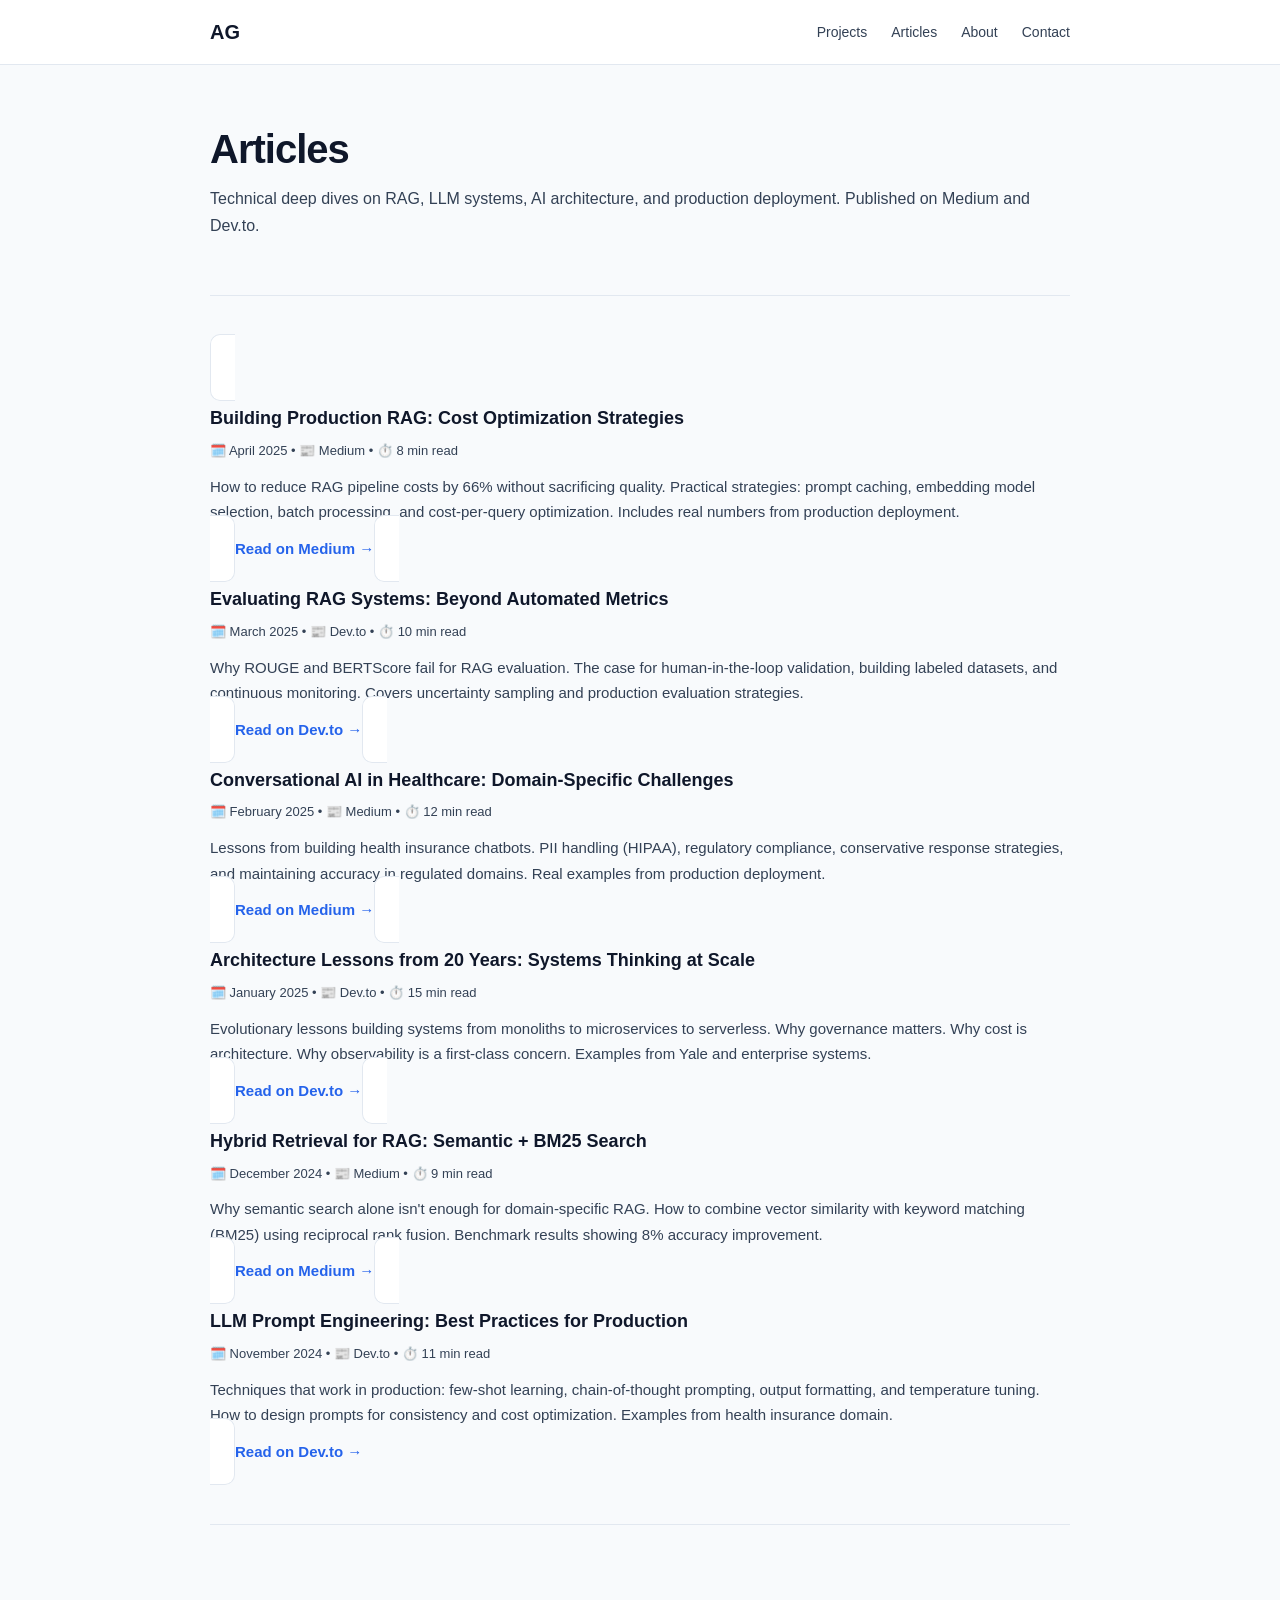
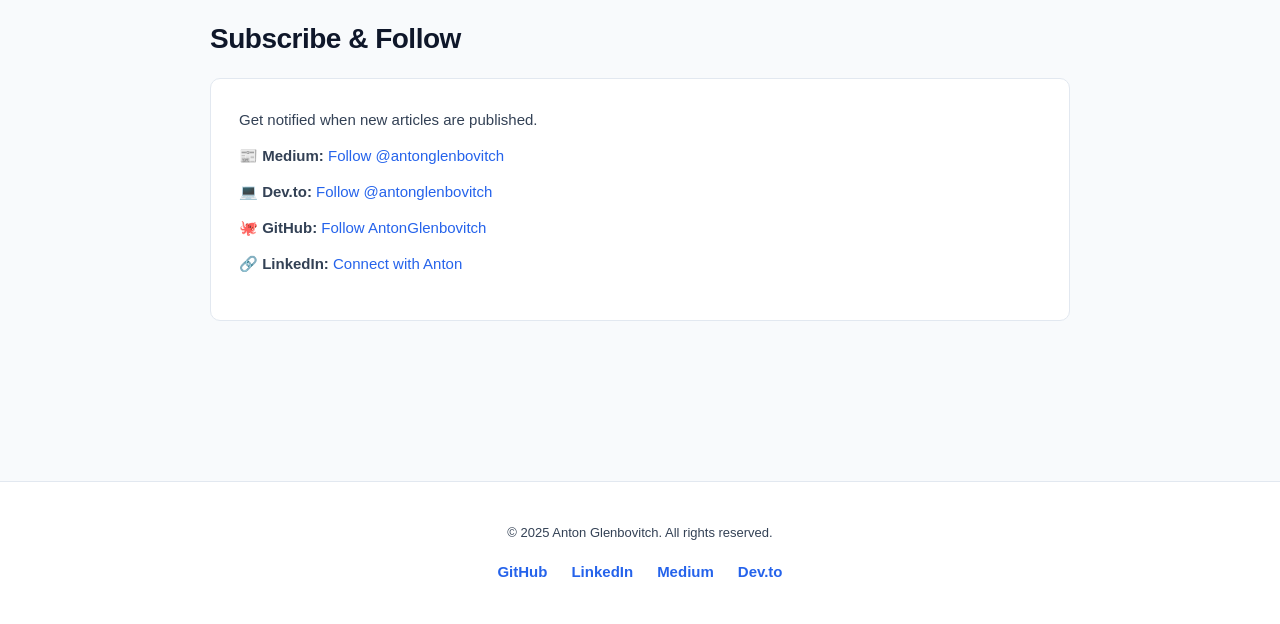
==== blog/index.html @ 5cd20e86 "Update project list Architecture/projects" ====
<!DOCTYPE html>
<html lang="en">
<head>
  <meta charset="UTF-8">
  <meta name="viewport" content="width=device-width, initial-scale=1.0">
  <title>Articles – Anton Glenbovitch</title>
  <meta name="description" content="Technical articles on RAG, LLM systems, AI architecture, and production deployment.">
  <link rel="stylesheet" href="../css/style.css">
</head>
<body>

<header>
  <div class="container">
    <nav>
      <a href="/" class="logo">AG</a>
      <ul class="nav-links">
        <li><a href="/#projects">Projects</a></li>
        <li><a href="/blog/">Articles</a></li>
        <li><a href="/#about">About</a></li>
        <li><a href="/#contact">Contact</a></li>
      </ul>
    </nav>
  </div>
</header>

<main>
  <div class="container">

    <section style="padding: 60px 0 40px 0;">
      <h1>Articles</h1>
      <p style="color: var(--text-light); font-size: 16px; margin-top: 12px;">Technical deep dives on RAG, LLM systems, AI architecture, and production deployment. Published on Medium and Dev.to.</p>
    </section>

    <section class="section">
      <div class="article-list">

        <a href="https://medium.com/@antonglenbovitch/production-rag-cost-optimization" target="_blank" class="article-item" style="cursor: pointer;">
          <h3 class="article-title">Building Production RAG: Cost Optimization Strategies</h3>
          <div class="article-meta">🗓️ April 2025 • 📰 Medium • ⏱️ 8 min read</div>
          <p class="article-excerpt">How to reduce RAG pipeline costs by 66% without sacrificing quality. Practical strategies: prompt caching, embedding model selection, batch processing, and cost-per-query optimization. Includes real numbers from production deployment.</p>
          <a href="https://medium.com/@antonglenbovitch/production-rag-cost-optimization" class="article-link">Read on Medium →</a>
        </a>

        <a href="https://dev.to/antonglenbovitch/rag-evaluation-beyond-metrics" target="_blank" class="article-item" style="cursor: pointer;">
          <h3 class="article-title">Evaluating RAG Systems: Beyond Automated Metrics</h3>
          <div class="article-meta">🗓️ March 2025 • 📰 Dev.to • ⏱️ 10 min read</div>
          <p class="article-excerpt">Why ROUGE and BERTScore fail for RAG evaluation. The case for human-in-the-loop validation, building labeled datasets, and continuous monitoring. Covers uncertainty sampling and production evaluation strategies.</p>
          <a href="https://dev.to/antonglenbovitch/rag-evaluation-beyond-metrics" class="article-link">Read on Dev.to →</a>
        </a>

        <a href="https://medium.com/@antonglenbovitch/healthcare-ai-domain-challenges" target="_blank" class="article-item" style="cursor: pointer;">
          <h3 class="article-title">Conversational AI in Healthcare: Domain-Specific Challenges</h3>
          <div class="article-meta">🗓️ February 2025 • 📰 Medium • ⏱️ 12 min read</div>
          <p class="article-excerpt">Lessons from building health insurance chatbots. PII handling (HIPAA), regulatory compliance, conservative response strategies, and maintaining accuracy in regulated domains. Real examples from production deployment.</p>
          <a href="https://medium.com/@antonglenbovitch/healthcare-ai-domain-challenges" class="article-link">Read on Medium →</a>
        </a>

        <a href="https://dev.to/antonglenbovitch/architecture-lessons-20-years" target="_blank" class="article-item" style="cursor: pointer;">
          <h3 class="article-title">Architecture Lessons from 20 Years: Systems Thinking at Scale</h3>
          <div class="article-meta">🗓️ January 2025 • 📰 Dev.to • ⏱️ 15 min read</div>
          <p class="article-excerpt">Evolutionary lessons building systems from monoliths to microservices to serverless. Why governance matters. Why cost is architecture. Why observability is a first-class concern. Examples from Yale and enterprise systems.</p>
          <a href="https://dev.to/antonglenbovitch/architecture-lessons-20-years" class="article-link">Read on Dev.to →</a>
        </a>

        <a href="https://medium.com/@antonglenbovitch/hybrid-retrieval-semantic-vs-keyword" target="_blank" class="article-item" style="cursor: pointer;">
          <h3 class="article-title">Hybrid Retrieval for RAG: Semantic + BM25 Search</h3>
          <div class="article-meta">🗓️ December 2024 • 📰 Medium • ⏱️ 9 min read</div>
          <p class="article-excerpt">Why semantic search alone isn't enough for domain-specific RAG. How to combine vector similarity with keyword matching (BM25) using reciprocal rank fusion. Benchmark results showing 8% accuracy improvement.</p>
          <a href="https://medium.com/@antonglenbovitch/hybrid-retrieval-semantic-vs-keyword" class="article-link">Read on Medium →</a>
        </a>

        <a href="https://dev.to/antonglenbovitch/llm-prompt-engineering-best-practices" target="_blank" class="article-item" style="cursor: pointer;">
          <h3 class="article-title">LLM Prompt Engineering: Best Practices for Production</h3>
          <div class="article-meta">🗓️ November 2024 • 📰 Dev.to • ⏱️ 11 min read</div>
          <p class="article-excerpt">Techniques that work in production: few-shot learning, chain-of-thought prompting, output formatting, and temperature tuning. How to design prompts for consistency and cost optimization. Examples from health insurance domain.</p>
          <a href="https://dev.to/antonglenbovitch/llm-prompt-engineering-best-practices" class="article-link">Read on Dev.to →</a>
        </a>

      </div>
    </section>

    <section class="section">
      <h2>Subscribe & Follow</h2>
      <div class="grid full-width">
        <div class="card">
          <p>Get notified when new articles are published.</p>
          <ul style="list-style: none; padding-left: 0;">
            <li style="margin-bottom: 12px;">
              <strong>📰 Medium:</strong> <a href="https://medium.com/@antonglenbovitch" target="_blank">Follow @antonglenbovitch</a>
            </li>
            <li style="margin-bottom: 12px;">
              <strong>💻 Dev.to:</strong> <a href="https://dev.to/antonglenbovitch" target="_blank">Follow @antonglenbovitch</a>
            </li>
            <li style="margin-bottom: 12px;">
              <strong>🐙 GitHub:</strong> <a href="https://github.com/AntonGlenbovitch" target="_blank">Follow AntonGlenbovitch</a>
            </li>
            <li>
              <strong>🔗 LinkedIn:</strong> <a href="https://www.linkedin.com/in/anton-glenbovitch-9934897a" target="_blank">Connect with Anton</a>
            </li>
          </ul>
        </div>
      </div>
    </section>

  </div>
</main>

<footer>
  <div class="container">
    <p>&copy; 2025 Anton Glenbovitch. All rights reserved.</p>
    <div class="social-links">
      <a href="https://github.com/AntonGlenbovitch" target="_blank">GitHub</a>
      <a href="https://www.linkedin.com/in/anton-glenbovitch-9934897a" target="_blank">LinkedIn</a>
      <a href="https://medium.com/@antonglenbovitch" target="_blank">Medium</a>
      <a href="https://dev.to/antonglenbovitch" target="_blank">Dev.to</a>
    </div>
  </div>
</footer>

</body>
</html>
---- css/style.css ----
/* Global Styles */
:root {
  --primary: #2563eb;
  --primary-dark: #1e40af;
  --primary-light: #dbeafe;
  --secondary: #059669;
  --text-dark: #0f172a;
  --text-light: #334155;
  --border: #e2e8f0;
  --bg-light: #f8fafc;
  --bg-white: #ffffff;
  --accent: #f59e0b;
}

* {
  margin: 0;
  padding: 0;
  box-sizing: border-box;
}

html {
  scroll-behavior: smooth;
}

body {
  font-family: -apple-system, BlinkMacSystemFont, "Segoe UI", Roboto, "Helvetica Neue", sans-serif;
  font-size: 15px;
  line-height: 1.6;
  color: var(--text-dark);
  background: var(--bg-light);
}

/* Typography */
h1 {
  font-size: 40px;
  font-weight: 700;
  letter-spacing: -1px;
  line-height: 1.2;
}

h2 {
  font-size: 28px;
  font-weight: 700;
  letter-spacing: -0.5px;
  margin-top: 32px;
  margin-bottom: 16px;
  color: var(--text-dark);
}

h3 {
  font-size: 20px;
  font-weight: 600;
  margin-top: 24px;
  margin-bottom: 12px;
  color: var(--text-dark);
}

p {
  margin-bottom: 16px;
  color: var(--text-light);
  line-height: 1.7;
}

a {
  color: var(--primary);
  text-decoration: none;
  transition: color 0.2s;
}

a:hover {
  color: var(--primary-dark);
  text-decoration: underline;
}

code {
  background: var(--bg-light);
  padding: 2px 6px;
  border-radius: 3px;
  font-family: "Monaco", "Menlo", monospace;
  font-size: 13px;
  color: #d11f45;
}

pre {
  background: #1e293b;
  color: #e2e8f0;
  padding: 16px;
  border-radius: 8px;
  overflow-x: auto;
  margin-bottom: 16px;
  font-size: 13px;
}

/* Container */
.container {
  max-width: 900px;
  margin: 0 auto;
  padding: 0 20px;
}

/* Header / Navigation */
header {
  background: var(--bg-white);
  border-bottom: 1px solid var(--border);
  position: sticky;
  top: 0;
  z-index: 100;
  padding: 16px 0;
}

nav {
  display: flex;
  justify-content: space-between;
  align-items: center;
  margin-bottom: 0;
}

.logo {
  font-size: 20px;
  font-weight: 700;
  color: var(--text-dark);
  text-decoration: none;
}

.nav-links {
  display: flex;
  gap: 24px;
  list-style: none;
}

.nav-links a {
  font-size: 14px;
  font-weight: 500;
  color: var(--text-light);
}

.nav-links a:hover {
  color: var(--primary);
  text-decoration: none;
}

@media (max-width: 768px) {
  .nav-links {
    flex-direction: column;
    gap: 12px;
  }
}

/* Hero Section */
.hero {
  padding: 60px 0 40px 0;
  text-align: center;
}

.hero h1 {
  margin-bottom: 12px;
}

.hero .tagline {
  font-size: 18px;
  color: var(--primary);
  font-weight: 600;
  margin-bottom: 24px;
}

.hero p {
  font-size: 16px;
  max-width: 700px;
  margin: 0 auto 32px auto;
  color: var(--text-light);
}

.cta-button {
  display: inline-block;
  background: var(--primary);
  color: white;
  padding: 12px 28px;
  border-radius: 6px;
  font-weight: 600;
  text-decoration: none;
  transition: background 0.2s;
  margin-right: 12px;
  margin-bottom: 12px;
}

.cta-button:hover {
  background: var(--primary-dark);
  text-decoration: none;
}

.cta-button.secondary {
  background: transparent;
  color: var(--primary);
  border: 2px solid var(--primary);
}

.cta-button.secondary:hover {
  background: var(--primary-light);
  text-decoration: none;
}

/* Grid */
.grid {
  display: grid;
  grid-template-columns: repeat(2, 1fr);
  gap: 24px;
  margin-bottom: 40px;
}

.grid.full-width {
  grid-template-columns: 1fr;
}

@media (max-width: 768px) {
  .grid {
    grid-template-columns: 1fr;
  }
}

/* Cards */
.card {
  background: var(--bg-white);
  border: 1px solid var(--border);
  border-radius: 10px;
  padding: 28px;
  transition: all 0.3s;
}

.card:hover {
  box-shadow: 0 8px 20px rgba(0, 0, 0, 0.08);
  border-color: var(--primary-light);
}

.card h3 {
  margin-top: 0;
  font-size: 20px;
  margin-bottom: 12px;
}

.card p {
  margin-bottom: 12px;
}

.card ul {
  padding-left: 20px;
  margin-bottom: 16px;
}

.card li {
  margin-bottom: 8px;
  color: var(--text-light);
}

.card.featured {
  border: 2px solid var(--primary);
  background: linear-gradient(135deg, var(--bg-white), var(--primary-light));
}

/* Project Cards */
.project-card {
  background: var(--bg-white);
  border: 1px solid var(--border);
  border-radius: 10px;
  padding: 28px;
  margin-bottom: 24px;
  transition: all 0.3s;
}

.project-card:hover {
  box-shadow: 0 8px 20px rgba(0, 0, 0, 0.08);
  border-color: var(--primary);
}

.project-meta {
  display: flex;
  gap: 16px;
  margin-bottom: 16px;
  font-size: 13px;
  color: var(--text-light);
}

.tech-stack {
  display: flex;
  flex-wrap: wrap;
  gap: 8px;
  margin-bottom: 16px;
}

.tech-tag {
  background: var(--primary-light);
  color: var(--primary-dark);
  padding: 4px 10px;
  border-radius: 4px;
  font-size: 12px;
  font-weight: 500;
}

.metrics {
  background: var(--bg-light);
  padding: 16px;
  border-radius: 6px;
  margin-bottom: 16px;
}

.metric {
  display: flex;
  justify-content: space-between;
  padding: 8px 0;
  border-bottom: 1px solid var(--border);
  font-size: 14px;
}

.metric:last-child {
  border-bottom: none;
}

.metric-label {
  font-weight: 600;
  color: var(--text-dark);
}

.metric-value {
  color: var(--secondary);
  font-weight: 600;
}

/* Article List */
.article-list {
  list-style: none;
}

.article-item {
  background: var(--bg-white);
  border: 1px solid var(--border);
  border-radius: 10px;
  padding: 24px;
  margin-bottom: 16px;
  transition: all 0.3s;
  cursor: pointer;
}

.article-item:hover {
  box-shadow: 0 8px 20px rgba(0, 0, 0, 0.08);
  border-color: var(--primary);
}

.article-title {
  font-size: 18px;
  font-weight: 600;
  margin-bottom: 8px;
  color: var(--text-dark);
}

.article-meta {
  font-size: 13px;
  color: var(--text-light);
  margin-bottom: 12px;
}

.article-excerpt {
  color: var(--text-light);
  margin-bottom: 12px;
}

.article-link {
  font-weight: 600;
  color: var(--primary);
}

/* Sections */
.section {
  padding: 60px 0;
  border-top: 1px solid var(--border);
}

.section:first-of-type {
  border-top: none;
  padding-top: 40px;
}

/* Contact Section */
.contact-section {
  background: linear-gradient(135deg, var(--primary), var(--primary-dark));
  color: white;
  padding: 60px 0;
  text-align: center;
  border-radius: 12px;
  margin: 60px 0;
}

.contact-section h2 {
  color: white;
  margin-top: 0;
}

.contact-section p {
  color: rgba(255, 255, 255, 0.9);
  max-width: 600px;
  margin: 0 auto 32px auto;
}

.contact-section a {
  color: white;
  text-decoration: underline;
  font-weight: 600;
}

/* Footer */
footer {
  border-top: 1px solid var(--border);
  padding: 40px 0;
  margin-top: 60px;
  text-align: center;
  background: var(--bg-white);
}

footer p {
  margin-bottom: 8px;
  font-size: 13px;
  color: var(--text-light);
}

.social-links {
  display: flex;
  justify-content: center;
  gap: 24px;
  margin-top: 16px;
}

.social-links a {
  font-weight: 600;
  color: var(--primary);
}

/* Responsive */
@media (max-width: 768px) {
  h1 {
    font-size: 28px;
  }

  h2 {
    font-size: 22px;
  }

  .hero {
    padding: 40px 0 20px 0;
  }

  .hero h1 {
    margin-bottom: 8px;
  }

  .section {
    padding: 40px 0;
  }

  .grid {
    gap: 16px;
  }

  .card {
    padding: 20px;
  }
}

/* Print Styles */
@media print {
  body {
    background: white;
  }

  header {
    display: none;
  }

  footer {
    display: none;
  }

  .container {
    max-width: 100%;
  }
}
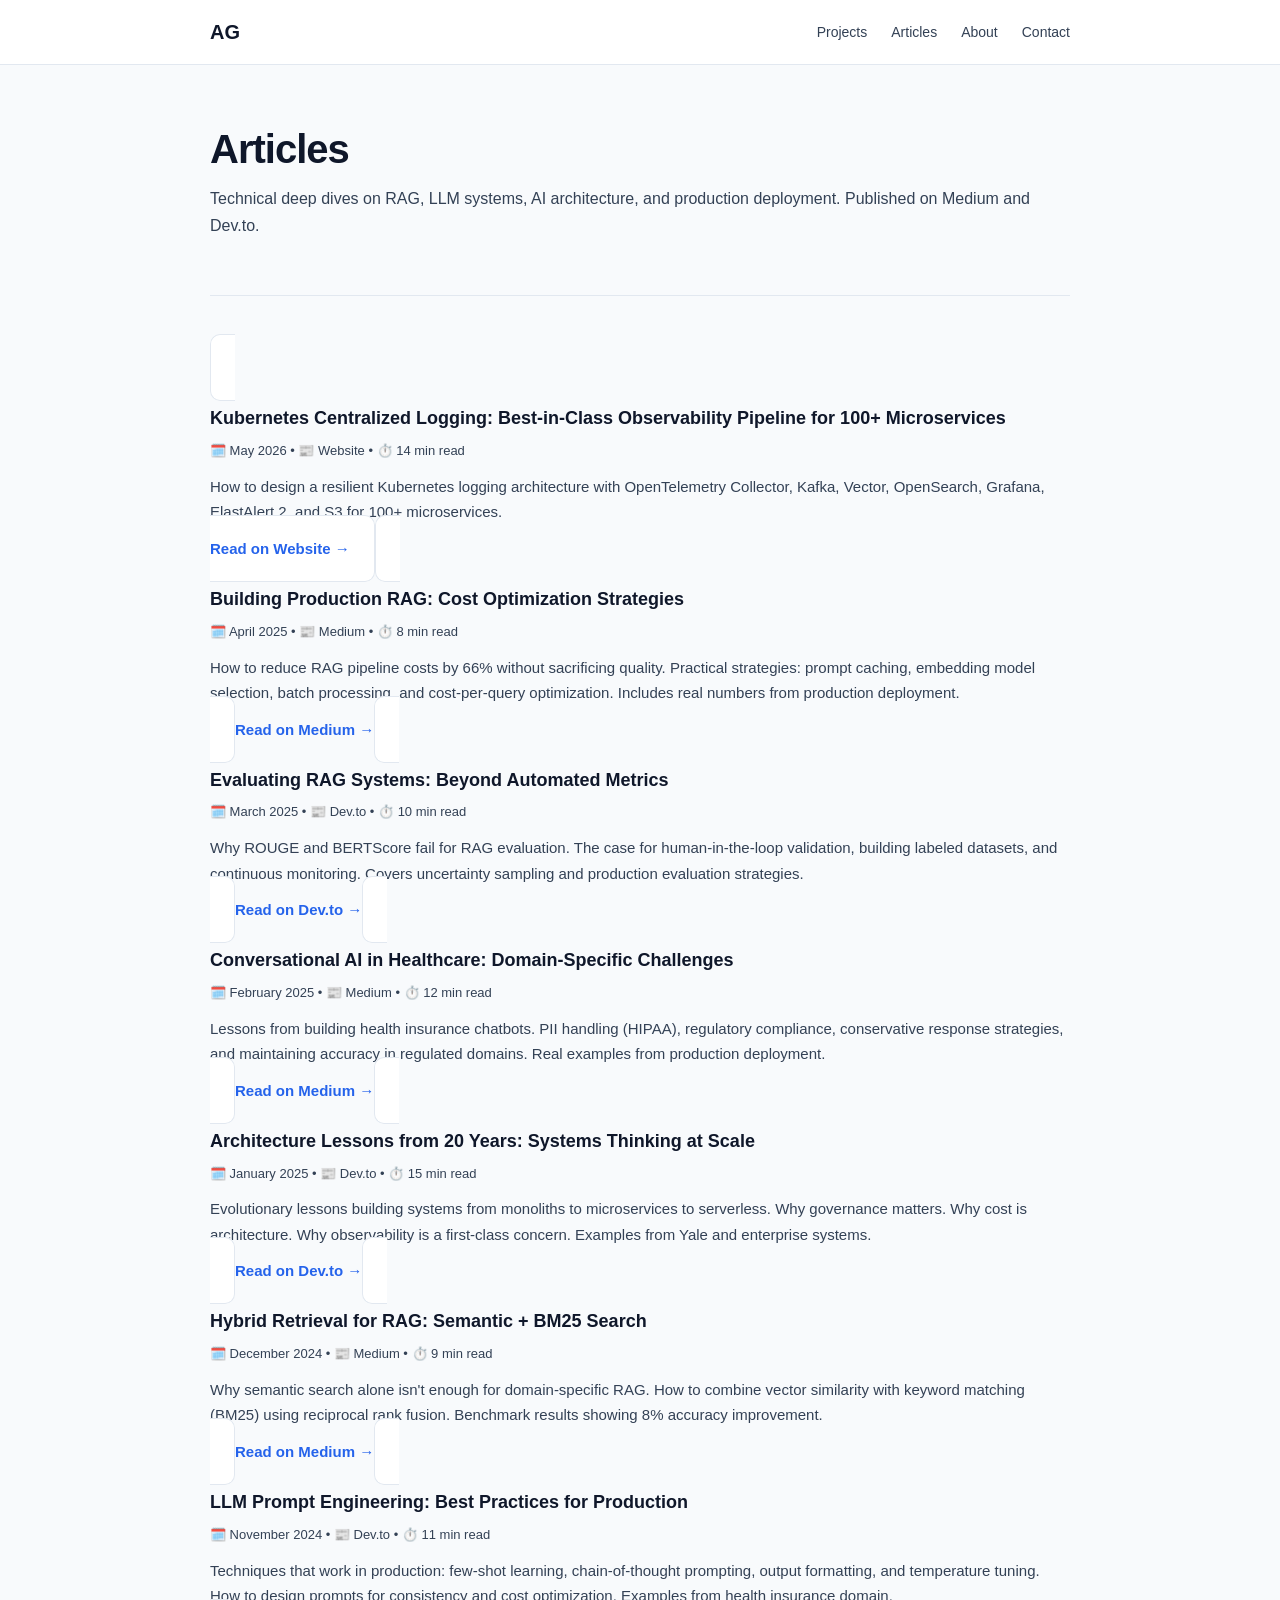
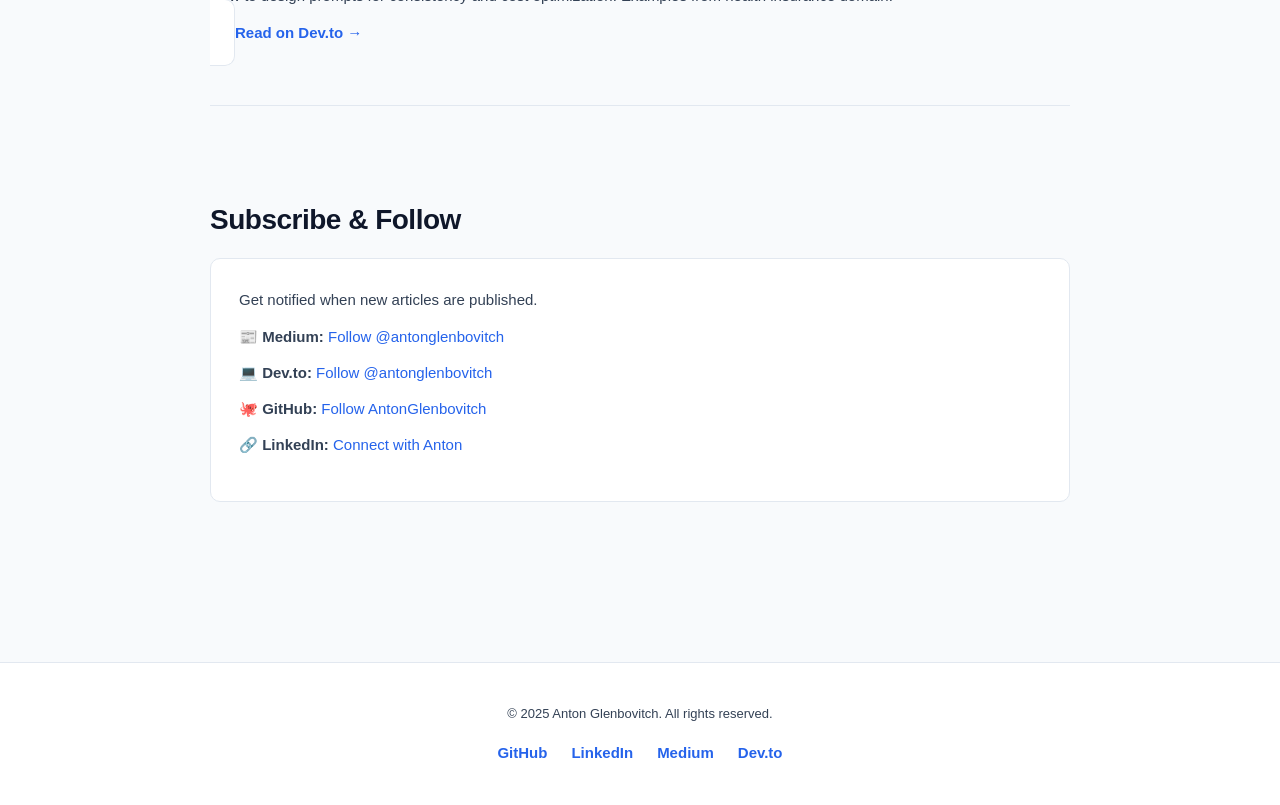
==== commit cd7fdd90: "Add Kubernetes centralized logging article to Articles" ====
--- a/blog/index.html
+++ b/blog/index.html
@@ -33,6 +33,14 @@
 
     <section class="section">
       <div class="article-list">
+
+
+        <a href="/blog/kubernetes-centralized-logging.html" class="article-item" style="cursor: pointer;">
+          <h3 class="article-title">Kubernetes Centralized Logging: Best-in-Class Observability Pipeline for 100+ Microservices</h3>
+          <div class="article-meta">🗓️ May 2026 • 📰 Website • ⏱️ 14 min read</div>
+          <p class="article-excerpt">How to design a resilient Kubernetes logging architecture with OpenTelemetry Collector, Kafka, Vector, OpenSearch, Grafana, ElastAlert 2, and S3 for 100+ microservices.</p>
+          <span class="article-link">Read on Website →</span>
+        </a>
 
         <a href="https://medium.com/@antonglenbovitch/production-rag-cost-optimization" target="_blank" class="article-item" style="cursor: pointer;">
           <h3 class="article-title">Building Production RAG: Cost Optimization Strategies</h3>
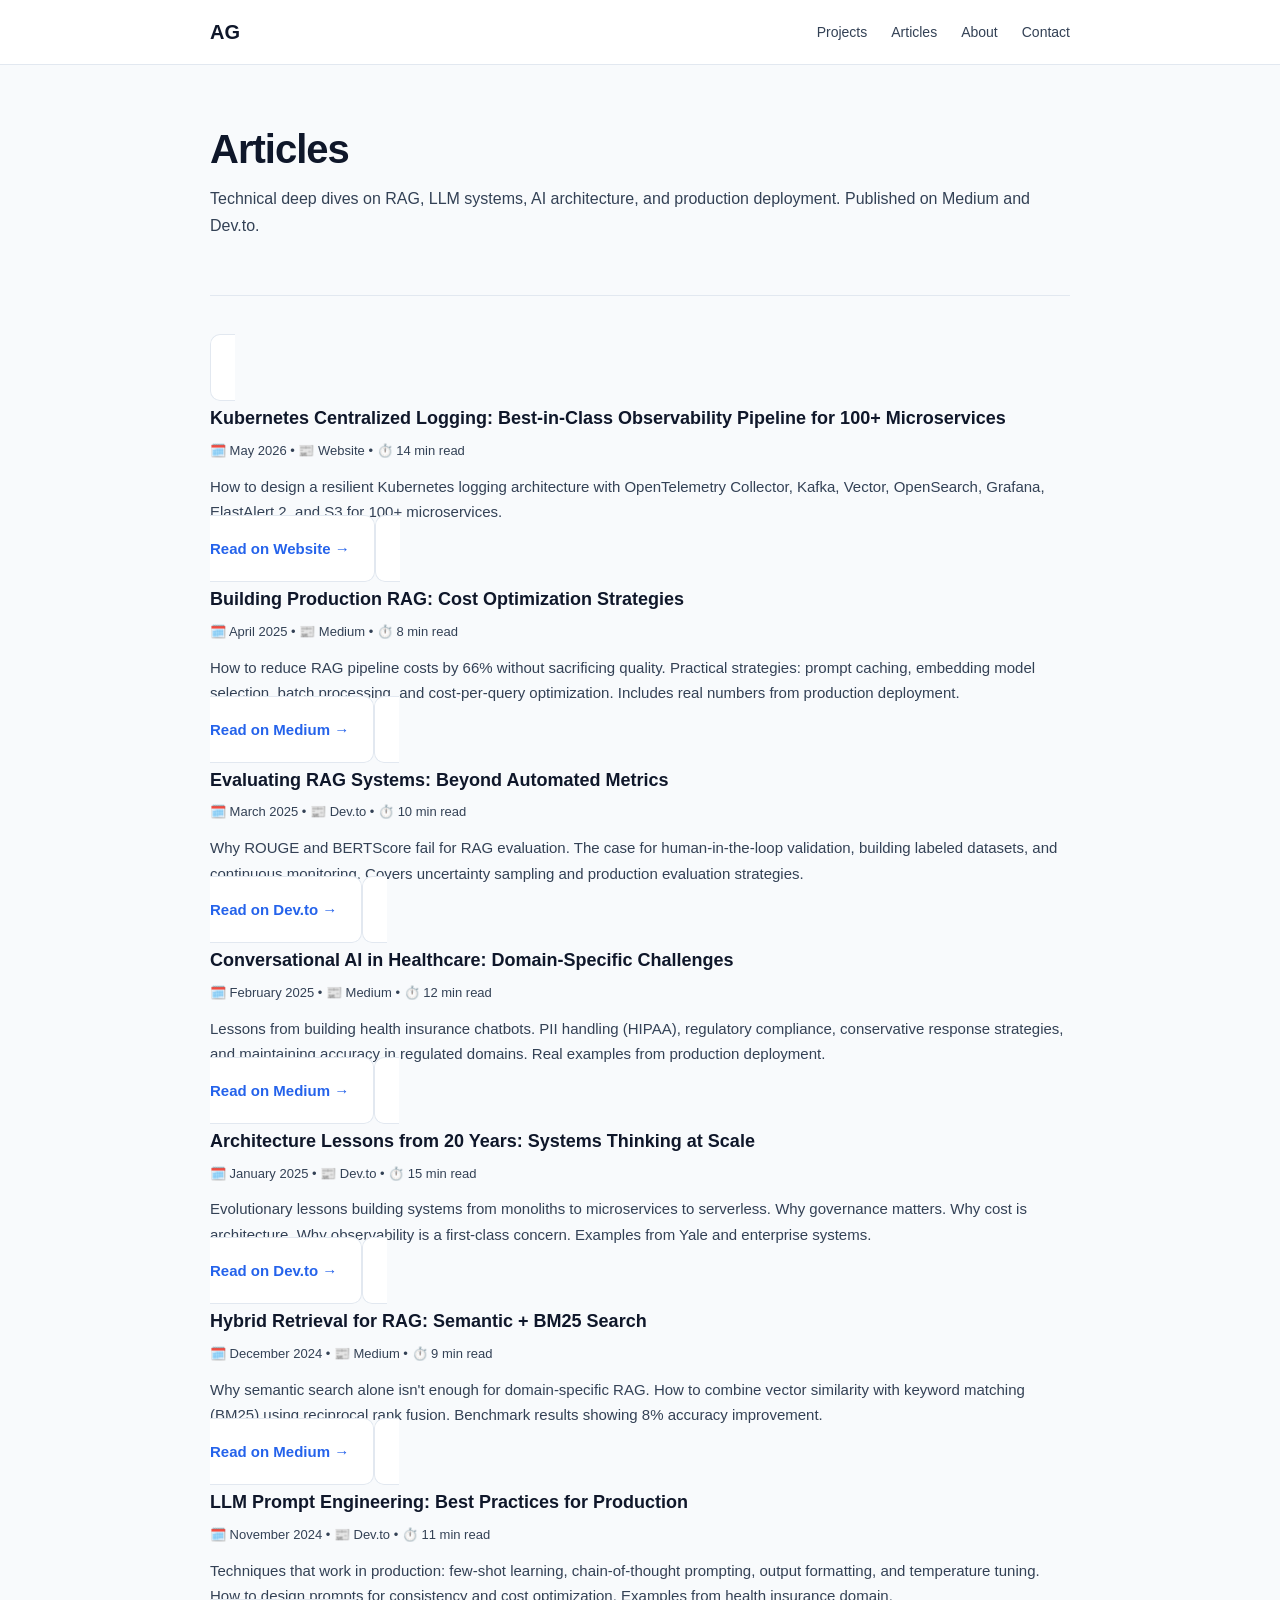
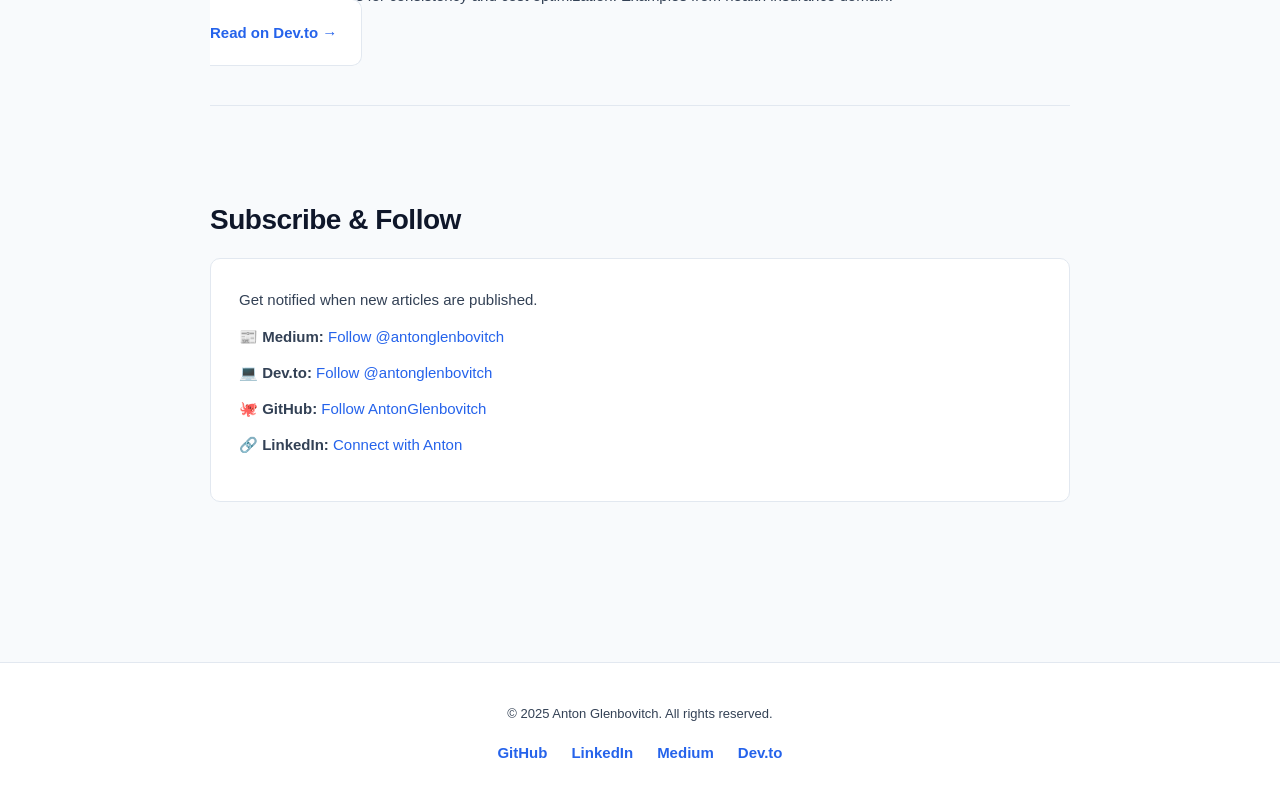
==== commit c4e89336: "Fix blog article card layout by removing nested links" ====
--- a/blog/index.html
+++ b/blog/index.html
@@ -46,42 +46,42 @@
           <h3 class="article-title">Building Production RAG: Cost Optimization Strategies</h3>
           <div class="article-meta">🗓️ April 2025 • 📰 Medium • ⏱️ 8 min read</div>
           <p class="article-excerpt">How to reduce RAG pipeline costs by 66% without sacrificing quality. Practical strategies: prompt caching, embedding model selection, batch processing, and cost-per-query optimization. Includes real numbers from production deployment.</p>
-          <a href="https://medium.com/@antonglenbovitch/production-rag-cost-optimization" class="article-link">Read on Medium →</a>
+          <span class="article-link">Read on Medium →</span>
         </a>
 
         <a href="https://dev.to/antonglenbovitch/rag-evaluation-beyond-metrics" target="_blank" class="article-item" style="cursor: pointer;">
           <h3 class="article-title">Evaluating RAG Systems: Beyond Automated Metrics</h3>
           <div class="article-meta">🗓️ March 2025 • 📰 Dev.to • ⏱️ 10 min read</div>
           <p class="article-excerpt">Why ROUGE and BERTScore fail for RAG evaluation. The case for human-in-the-loop validation, building labeled datasets, and continuous monitoring. Covers uncertainty sampling and production evaluation strategies.</p>
-          <a href="https://dev.to/antonglenbovitch/rag-evaluation-beyond-metrics" class="article-link">Read on Dev.to →</a>
+          <span class="article-link">Read on Dev.to →</span>
         </a>
 
         <a href="https://medium.com/@antonglenbovitch/healthcare-ai-domain-challenges" target="_blank" class="article-item" style="cursor: pointer;">
           <h3 class="article-title">Conversational AI in Healthcare: Domain-Specific Challenges</h3>
           <div class="article-meta">🗓️ February 2025 • 📰 Medium • ⏱️ 12 min read</div>
           <p class="article-excerpt">Lessons from building health insurance chatbots. PII handling (HIPAA), regulatory compliance, conservative response strategies, and maintaining accuracy in regulated domains. Real examples from production deployment.</p>
-          <a href="https://medium.com/@antonglenbovitch/healthcare-ai-domain-challenges" class="article-link">Read on Medium →</a>
+          <span class="article-link">Read on Medium →</span>
         </a>
 
         <a href="https://dev.to/antonglenbovitch/architecture-lessons-20-years" target="_blank" class="article-item" style="cursor: pointer;">
           <h3 class="article-title">Architecture Lessons from 20 Years: Systems Thinking at Scale</h3>
           <div class="article-meta">🗓️ January 2025 • 📰 Dev.to • ⏱️ 15 min read</div>
           <p class="article-excerpt">Evolutionary lessons building systems from monoliths to microservices to serverless. Why governance matters. Why cost is architecture. Why observability is a first-class concern. Examples from Yale and enterprise systems.</p>
-          <a href="https://dev.to/antonglenbovitch/architecture-lessons-20-years" class="article-link">Read on Dev.to →</a>
+          <span class="article-link">Read on Dev.to →</span>
         </a>
 
         <a href="https://medium.com/@antonglenbovitch/hybrid-retrieval-semantic-vs-keyword" target="_blank" class="article-item" style="cursor: pointer;">
           <h3 class="article-title">Hybrid Retrieval for RAG: Semantic + BM25 Search</h3>
           <div class="article-meta">🗓️ December 2024 • 📰 Medium • ⏱️ 9 min read</div>
           <p class="article-excerpt">Why semantic search alone isn't enough for domain-specific RAG. How to combine vector similarity with keyword matching (BM25) using reciprocal rank fusion. Benchmark results showing 8% accuracy improvement.</p>
-          <a href="https://medium.com/@antonglenbovitch/hybrid-retrieval-semantic-vs-keyword" class="article-link">Read on Medium →</a>
+          <span class="article-link">Read on Medium →</span>
         </a>
 
         <a href="https://dev.to/antonglenbovitch/llm-prompt-engineering-best-practices" target="_blank" class="article-item" style="cursor: pointer;">
           <h3 class="article-title">LLM Prompt Engineering: Best Practices for Production</h3>
           <div class="article-meta">🗓️ November 2024 • 📰 Dev.to • ⏱️ 11 min read</div>
           <p class="article-excerpt">Techniques that work in production: few-shot learning, chain-of-thought prompting, output formatting, and temperature tuning. How to design prompts for consistency and cost optimization. Examples from health insurance domain.</p>
-          <a href="https://dev.to/antonglenbovitch/llm-prompt-engineering-best-practices" class="article-link">Read on Dev.to →</a>
+          <span class="article-link">Read on Dev.to →</span>
         </a>
 
       </div>
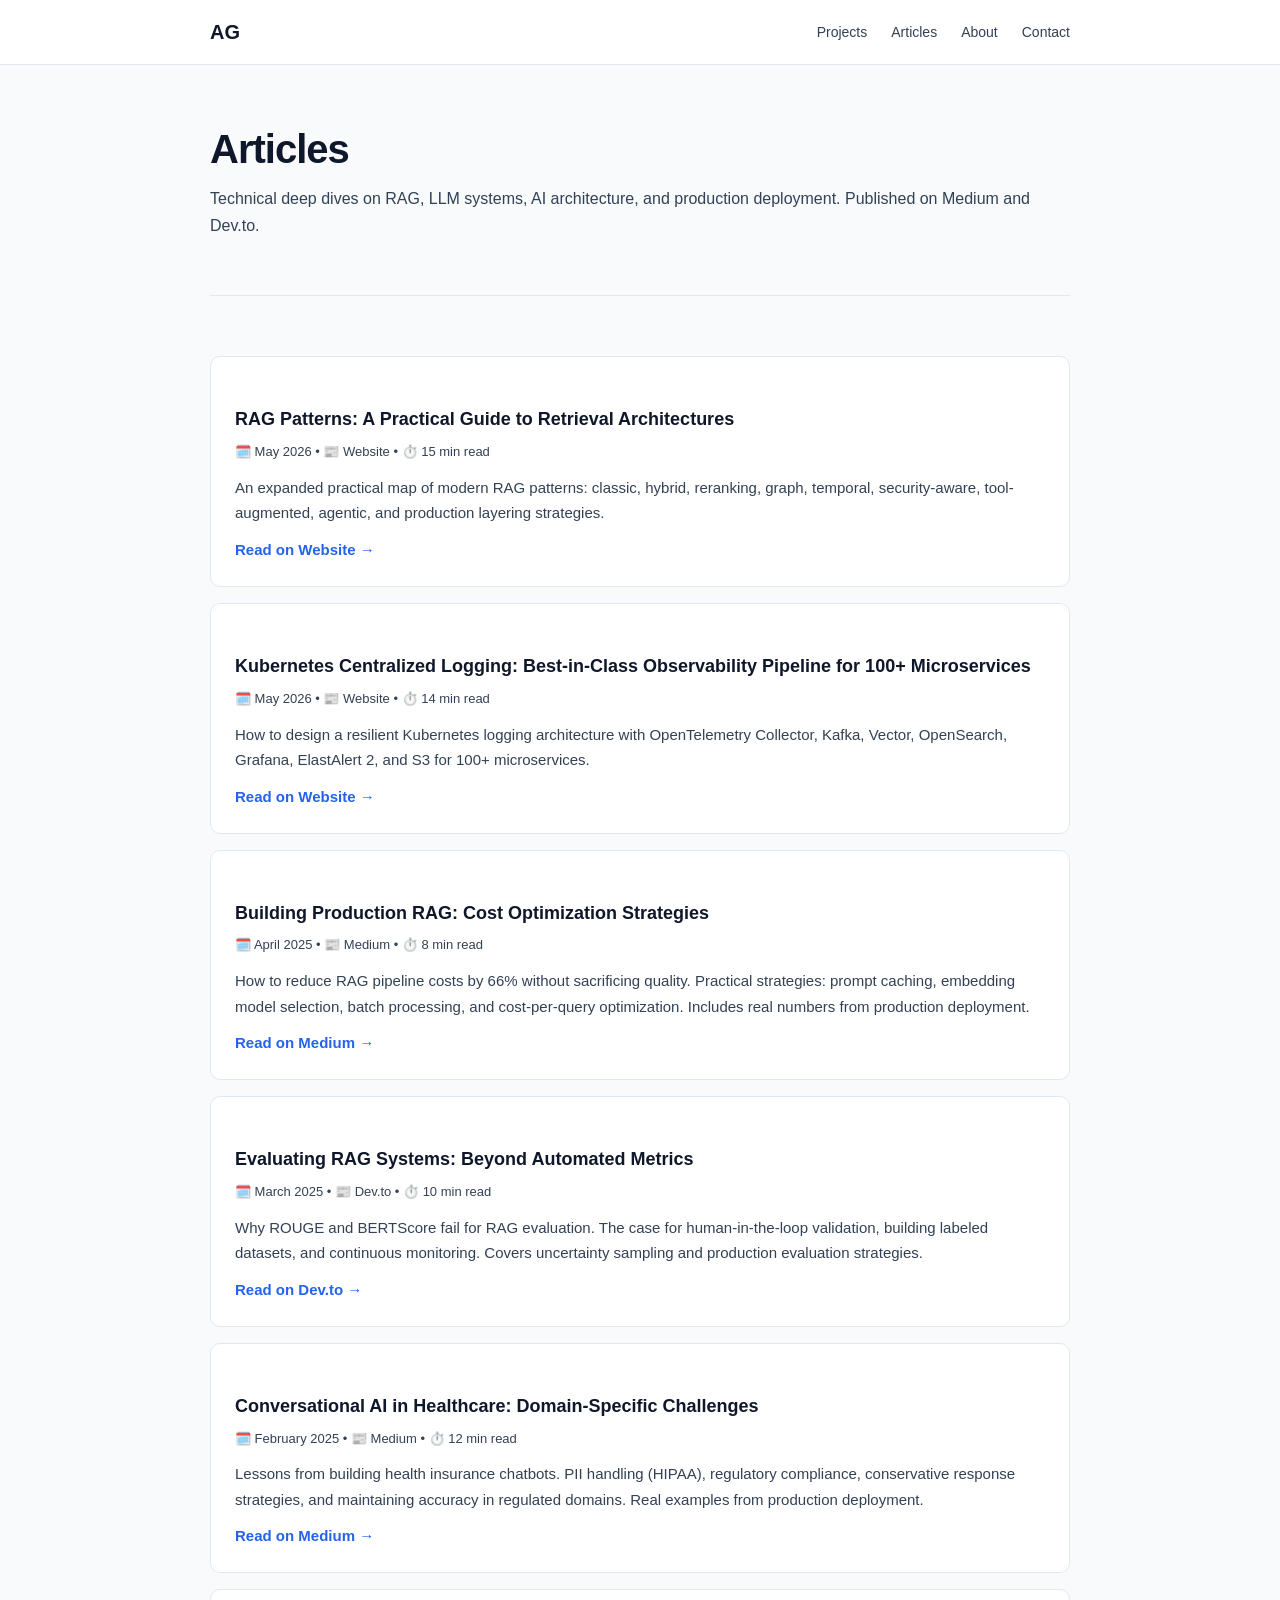
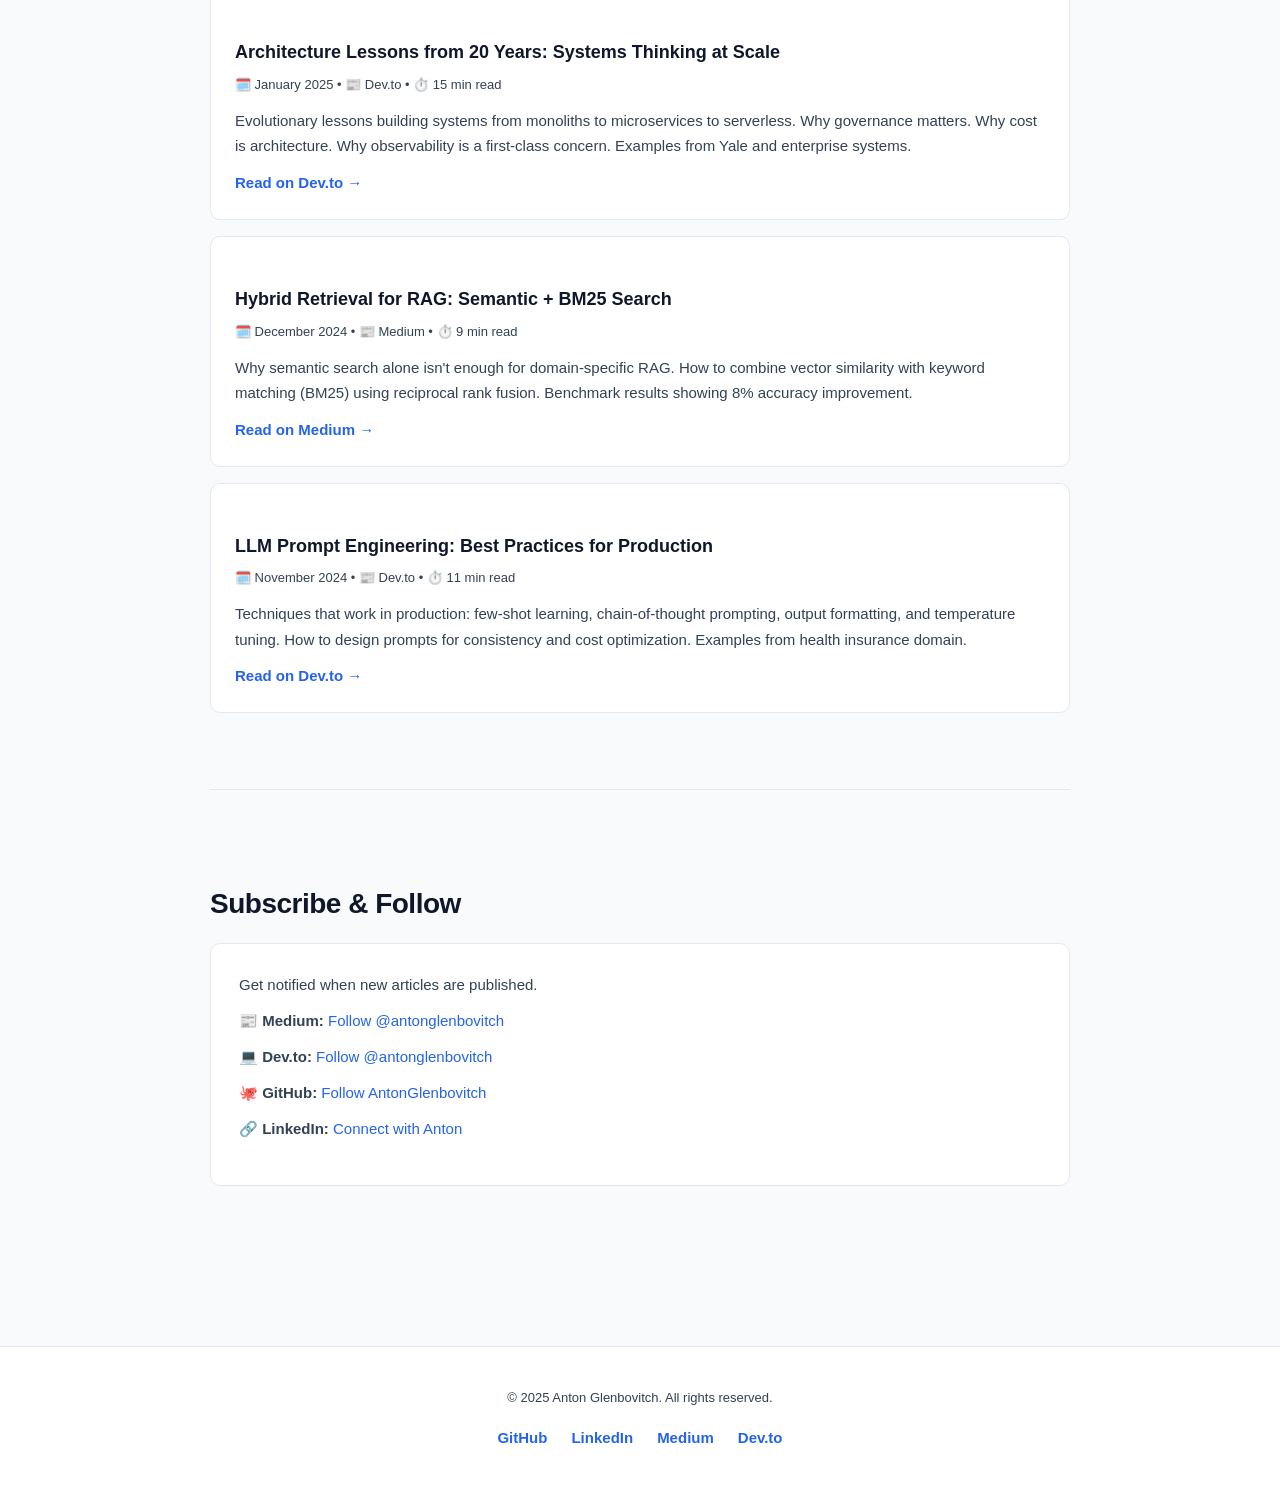
==== commit f5125499: "Add new RAG patterns article with image URL placeholders" ====
--- a/blog/index.html
+++ b/blog/index.html
@@ -33,6 +33,13 @@
 
     <section class="section">
       <div class="article-list">
+
+        <a href="/blog/rag-patterns-guide.html" class="article-item" style="cursor: pointer;">
+          <h3 class="article-title">RAG Patterns: A Practical Guide to Retrieval Architectures</h3>
+          <div class="article-meta">🗓️ May 2026 • 📰 Website • ⏱️ 15 min read</div>
+          <p class="article-excerpt">An expanded practical map of modern RAG patterns: classic, hybrid, reranking, graph, temporal, security-aware, tool-augmented, agentic, and production layering strategies.</p>
+          <span class="article-link">Read on Website →</span>
+        </a>
 
 
         <a href="/blog/kubernetes-centralized-logging.html" class="article-item" style="cursor: pointer;">
--- a/css/style.css
+++ b/css/style.css
@@ -330,6 +330,7 @@
 }
 
 .article-item {
+  display: block;
   background: var(--bg-white);
   border: 1px solid var(--border);
   border-radius: 10px;
@@ -337,6 +338,7 @@
   margin-bottom: 16px;
   transition: all 0.3s;
   cursor: pointer;
+  text-decoration: none;
 }
 
 .article-item:hover {
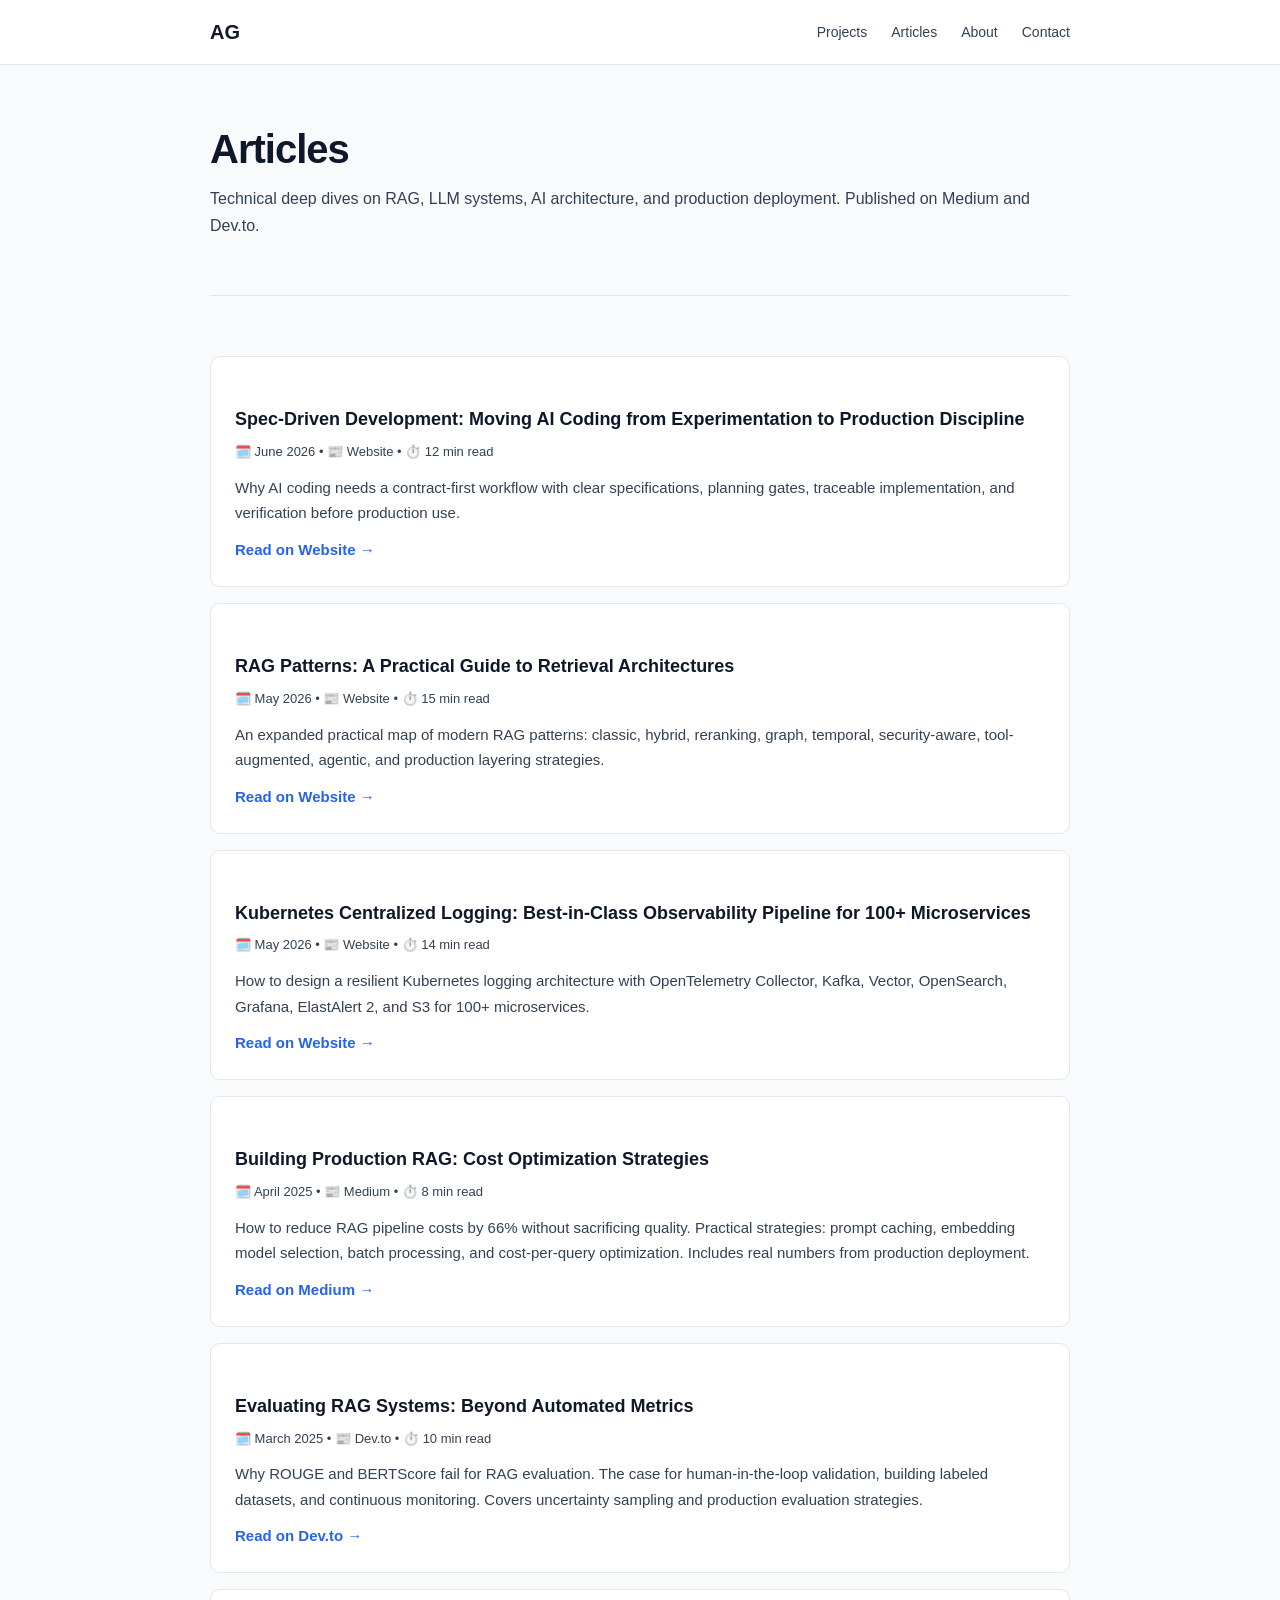
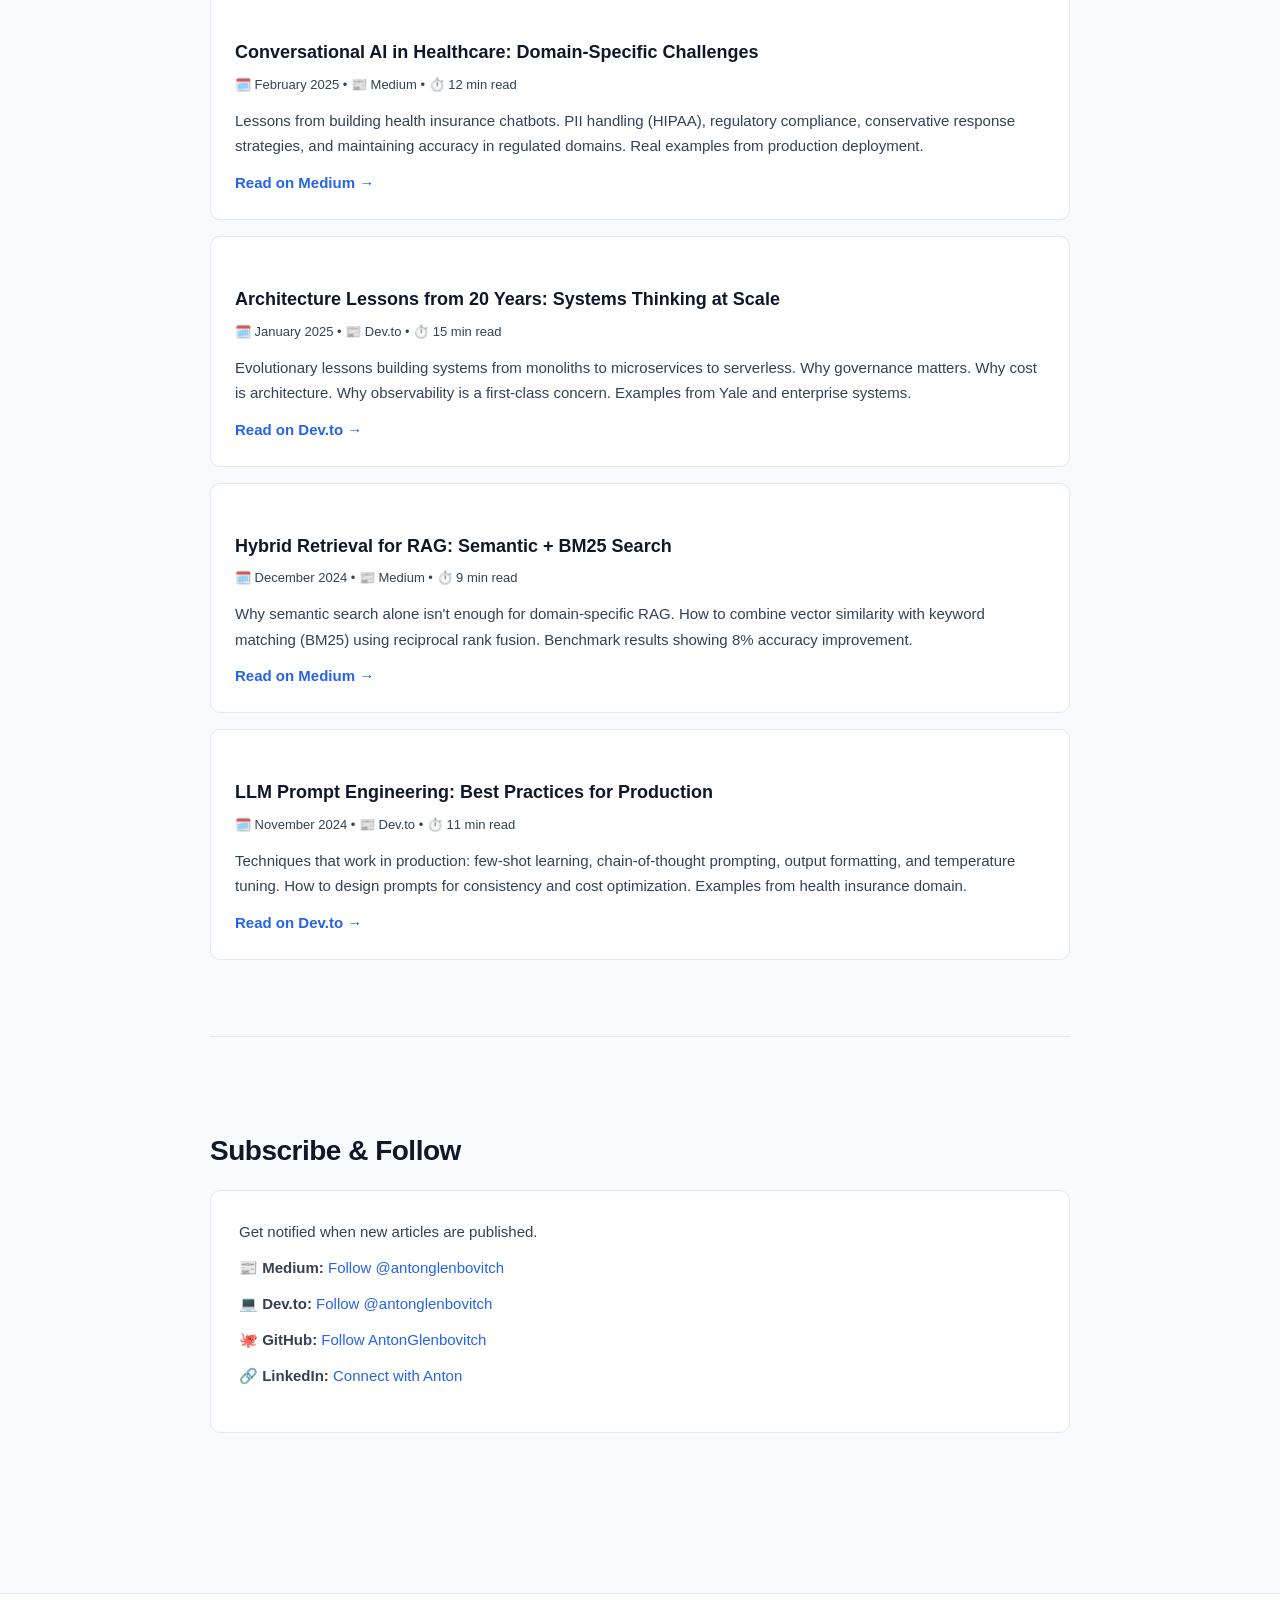
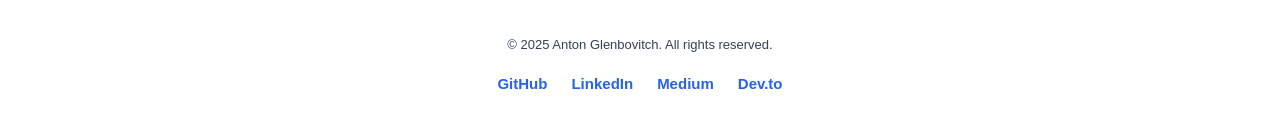
==== commit 214e5f50: "Publish spec-driven development article" ====
--- a/blog/index.html
+++ b/blog/index.html
@@ -33,6 +33,14 @@
 
     <section class="section">
       <div class="article-list">
+
+
+        <a href="/blog/spec-driven-development.html" class="article-item" style="cursor: pointer;">
+          <h3 class="article-title">Spec-Driven Development: Moving AI Coding from Experimentation to Production Discipline</h3>
+          <div class="article-meta">🗓️ June 2026 • 📰 Website • ⏱️ 12 min read</div>
+          <p class="article-excerpt">Why AI coding needs a contract-first workflow with clear specifications, planning gates, traceable implementation, and verification before production use.</p>
+          <span class="article-link">Read on Website →</span>
+        </a>
 
         <a href="/blog/rag-patterns-guide.html" class="article-item" style="cursor: pointer;">
           <h3 class="article-title">RAG Patterns: A Practical Guide to Retrieval Architectures</h3>
